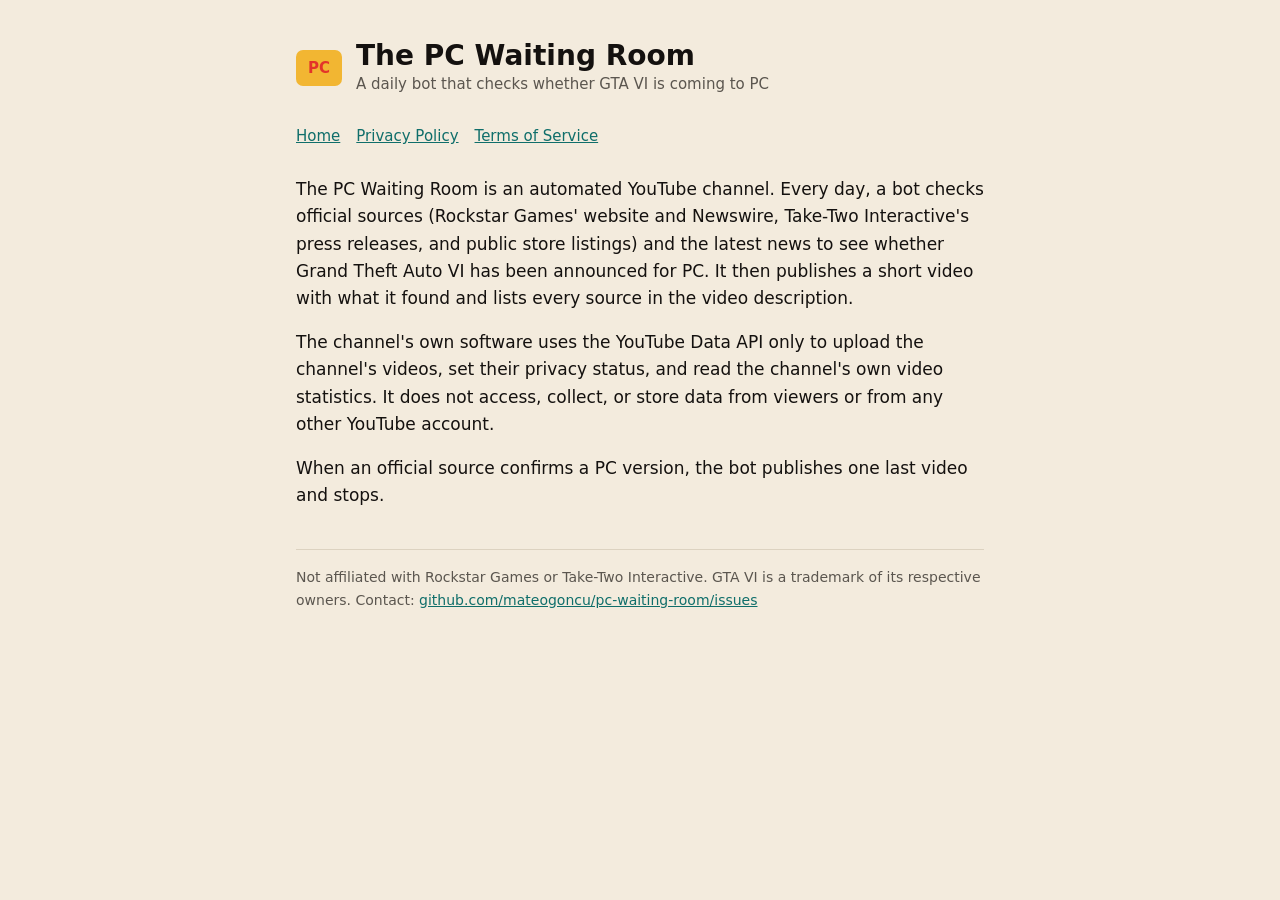
==== index.html @ c39db9ce "Site and privacy policy for The PC Waiting Room uploader Co-Authored-By: Claude Opus 5.5 <noreply@an" ====
<!doctype html><html lang="en"><meta charset="utf-8"><meta name="viewport" content="width=device-width, initial-scale=1"><meta name="robots" content="noindex"><link rel="stylesheet" href="estilo.css"><title>The PC Waiting Room</title><main><header><div class="t" aria-hidden="true">PC</div><div><h1>The PC Waiting Room</h1><div class="mut">A daily bot that checks whether GTA VI is coming to PC</div></div></header><nav><a href="index.html">Home</a><a href="privacy.html">Privacy Policy</a><a href="terms.html">Terms of Service</a></nav>
<p>The PC Waiting Room is an automated YouTube channel. Every day, a bot checks official sources (Rockstar Games' website and Newswire, Take-Two Interactive's press releases, and public store listings) and the latest news to see whether Grand Theft Auto VI has been announced for PC. It then publishes a short video with what it found and lists every source in the video description.</p>
<p>The channel's own software uses the YouTube Data API only to upload the channel's videos, set their privacy status, and read the channel's own video statistics. It does not access, collect, or store data from viewers or from any other YouTube account.</p>
<p>When an official source confirms a PC version, the bot publishes one last video and stops.</p>
<footer>Not affiliated with Rockstar Games or Take-Two Interactive. GTA VI is a trademark of its respective owners. Contact: <a href="https://github.com/mateogoncu/pc-waiting-room/issues">github.com/mateogoncu/pc-waiting-room/issues</a></footer></main></html>
---- estilo.css ----
:root{--bg:#F3EBDD;--fg:#14110F;--mut:#5B564F;--acc:#0F6E6A;--tick:#F2B632;--led:#E3342A;--line:#DCD2C0}
@media (prefers-color-scheme:dark){:root{--bg:#0B1A1B;--fg:#EDE7DC;--mut:#A9B3B0;--acc:#6FD1C8;--line:#23403F}}
*{box-sizing:border-box}body{margin:0;background:var(--bg);color:var(--fg);font:17px/1.6 system-ui,-apple-system,"Segoe UI",Roboto,sans-serif}
main{max-width:720px;margin:0 auto;padding:40px 16px 64px}
header{display:flex;align-items:center;gap:14px;margin-bottom:28px}
.t{width:46px;height:36px;border-radius:7px;background:var(--tick);color:var(--led);display:grid;place-items:center;font:900 15px/1 system-ui}
h1{font-size:28px;line-height:1.15;margin:0}h2{font-size:20px;margin:28px 0 8px}
a{color:var(--acc)}p,li{color:var(--fg)}.mut{color:var(--mut);font-size:15px}
nav{display:flex;gap:16px;flex-wrap:wrap;margin:8px 0 28px;font-size:15px}
footer{margin-top:40px;padding-top:16px;border-top:1px solid var(--line);font-size:14px;color:var(--mut)}
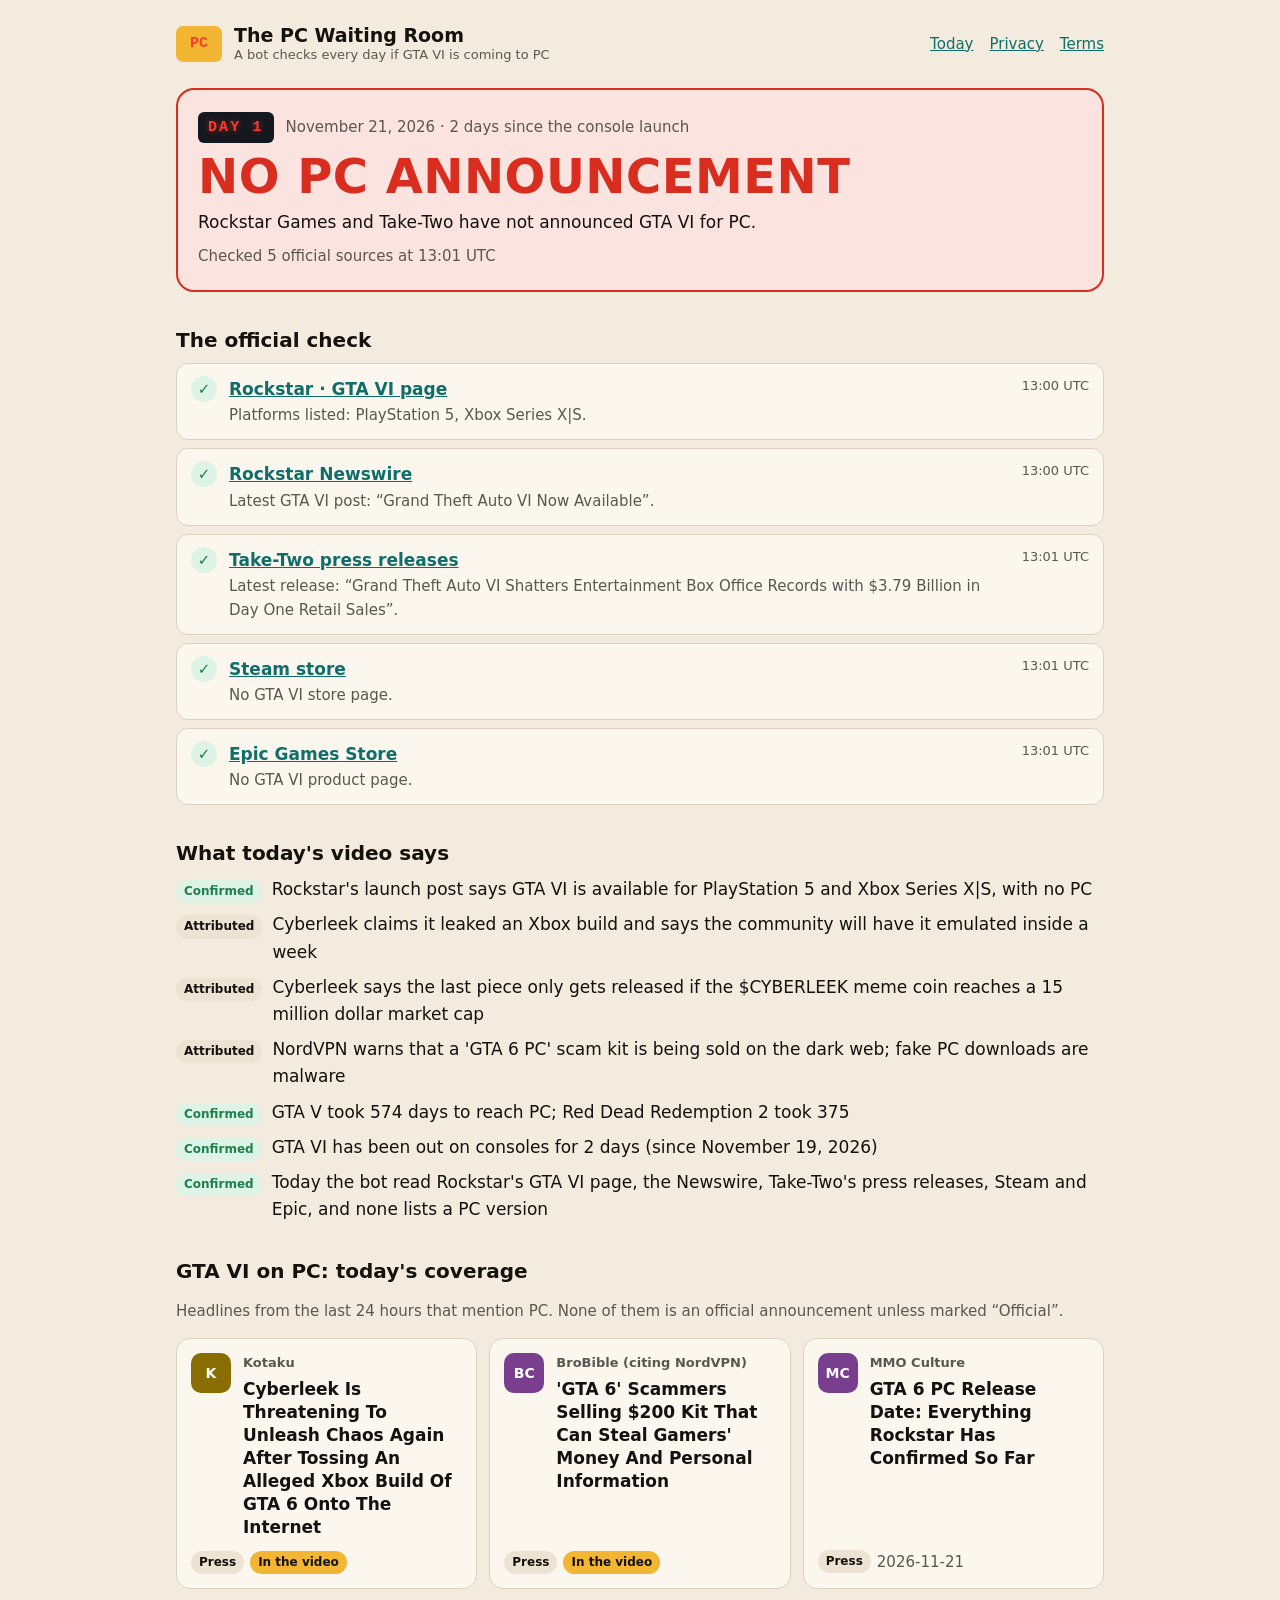
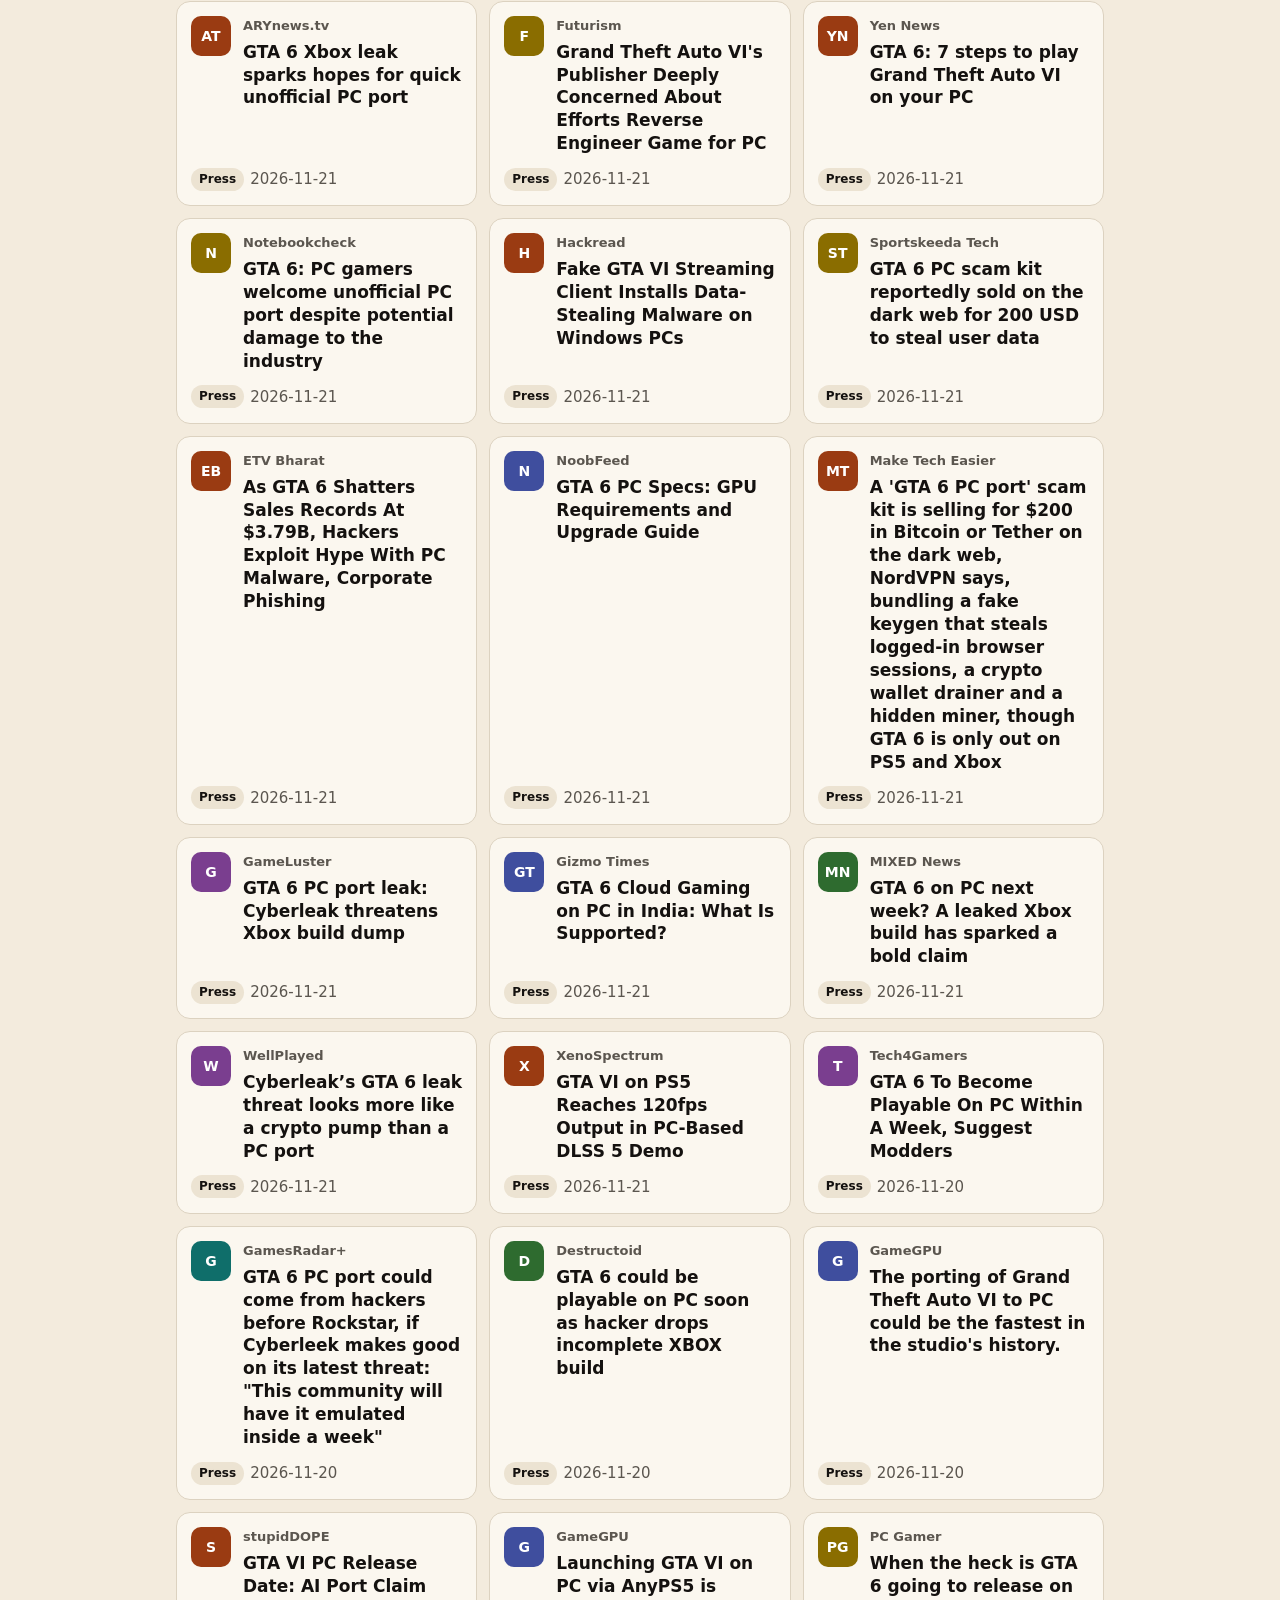
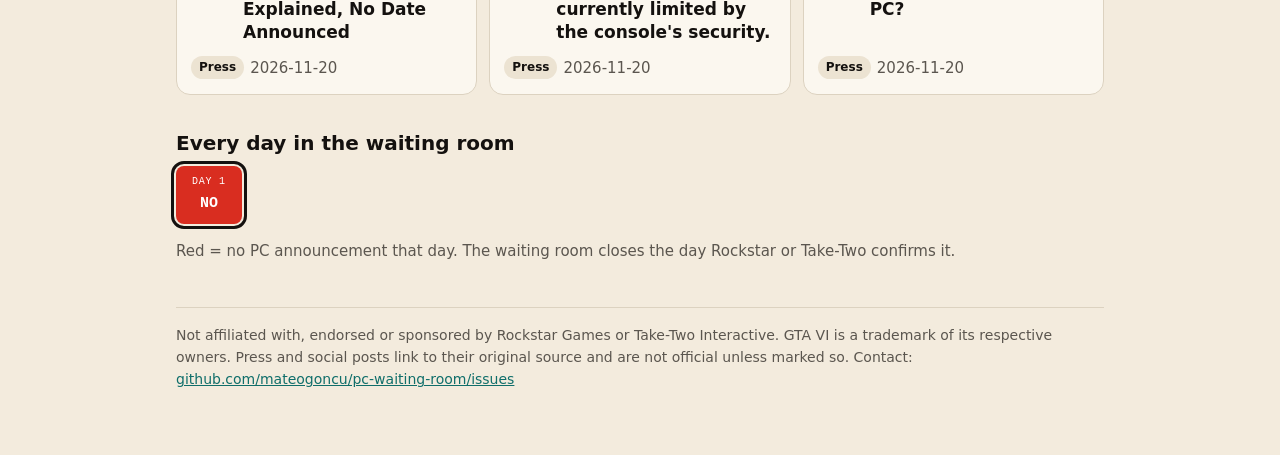
==== commit ee70ecbf: "Daily check 2026-11-21" ====
--- a/index.html
+++ b/index.html
@@ -1,5 +1 @@
-<!doctype html><html lang="en"><meta charset="utf-8"><meta name="viewport" content="width=device-width, initial-scale=1"><meta name="robots" content="noindex"><link rel="stylesheet" href="estilo.css"><title>The PC Waiting Room</title><main><header><div class="t" aria-hidden="true">PC</div><div><h1>The PC Waiting Room</h1><div class="mut">A daily bot that checks whether GTA VI is coming to PC</div></div></header><nav><a href="index.html">Home</a><a href="privacy.html">Privacy Policy</a><a href="terms.html">Terms of Service</a></nav>
-<p>The PC Waiting Room is an automated YouTube channel. Every day, a bot checks official sources (Rockstar Games' website and Newswire, Take-Two Interactive's press releases, and public store listings) and the latest news to see whether Grand Theft Auto VI has been announced for PC. It then publishes a short video with what it found and lists every source in the video description.</p>
-<p>The channel's own software uses the YouTube Data API only to upload the channel's videos, set their privacy status, and read the channel's own video statistics. It does not access, collect, or store data from viewers or from any other YouTube account.</p>
-<p>When an official source confirms a PC version, the bot publishes one last video and stops.</p>
-<footer>Not affiliated with Rockstar Games or Take-Two Interactive. GTA VI is a trademark of its respective owners. Contact: <a href="https://github.com/mateogoncu/pc-waiting-room/issues">github.com/mateogoncu/pc-waiting-room/issues</a></footer></main></html>
+<!doctype html><html lang="en"><meta charset="utf-8"><meta name="viewport" content="width=device-width, initial-scale=1"><meta name="robots" content="noindex"><meta name="description" content="Day 1: Rockstar Games and Take-Two have not announced GTA VI for PC."><link rel="stylesheet" href="estilo.css"><title>Day 1: No pc announcement · The PC Waiting Room</title><main><header class="top"><a class="marca" href="index.html"><span class="t" aria-hidden="true">PC</span><span><b>The PC Waiting Room</b><small>A bot checks every day if GTA VI is coming to PC</small></span></a><nav><a href="index.html">Today</a><a href="privacy.html">Privacy</a><a href="terms.html">Terms</a></nav></header><section class="estado no" aria-labelledby="est"><div class="dia"><span class="led">DAY 1</span><span class="mut">November 21, 2026 · 2 days since the console launch</span></div><h1 id="est">NO PC ANNOUNCEMENT</h1><p>Rockstar Games and Take-Two have not announced GTA VI for PC.</p><p class="mut">Checked 5 official sources at 13:01 UTC</p></section><section><h2>The official check</h2><ul class="chequeo"><li class="ok"><span class="tilde" aria-hidden="true">✓</span><div><b><a href="https://www.rockstargames.com/VI" rel="noopener">Rockstar · GTA VI page</a></b><span>Platforms listed: PlayStation 5, Xbox Series X|S.</span></div><time>13:00 UTC</time></li><li class="ok"><span class="tilde" aria-hidden="true">✓</span><div><b><a href="https://www.rockstargames.com/newswire" rel="noopener">Rockstar Newswire</a></b><span>Latest GTA VI post: “Grand Theft Auto VI Now Available”.</span></div><time>13:00 UTC</time></li><li class="ok"><span class="tilde" aria-hidden="true">✓</span><div><b><a href="https://www.take2games.com/ir/press-releases" rel="noopener">Take-Two press releases</a></b><span>Latest release: “Grand Theft Auto VI Shatters Entertainment Box Office Records with $3.79 Billion in Day One Retail Sales”.</span></div><time>13:01 UTC</time></li><li class="ok"><span class="tilde" aria-hidden="true">✓</span><div><b><a href="https://store.steampowered.com/search/?term=Grand+Theft+Auto+VI" rel="noopener">Steam store</a></b><span>No GTA VI store page.</span></div><time>13:01 UTC</time></li><li class="ok"><span class="tilde" aria-hidden="true">✓</span><div><b><a href="https://store.epicgames.com/en-US/browse?q=grand%20theft%20auto%20vi" rel="noopener">Epic Games Store</a></b><span>No GTA VI product page.</span></div><time>13:01 UTC</time></li></ul></section><section><h2>What today's video says</h2><ul class="verif"><li><span class="chip confirmada">Confirmed</span>Rockstar&#x27;s launch post says GTA VI is available for PlayStation 5 and Xbox Series X|S, with no PC</li><li><span class="chip atribuida">Attributed</span>Cyberleek claims it leaked an Xbox build and says the community will have it emulated inside a week</li><li><span class="chip atribuida">Attributed</span>Cyberleek says the last piece only gets released if the $CYBERLEEK meme coin reaches a 15 million dollar market cap</li><li><span class="chip atribuida">Attributed</span>NordVPN warns that a &#x27;GTA 6 PC&#x27; scam kit is being sold on the dark web; fake PC downloads are malware</li><li><span class="chip confirmada">Confirmed</span>GTA V took 574 days to reach PC; Red Dead Redemption 2 took 375</li><li><span class="chip confirmada">Confirmed</span>GTA VI has been out on consoles for 2 days (since November 19, 2026)</li><li><span class="chip confirmada">Confirmed</span>Today the bot read Rockstar&#x27;s GTA VI page, the Newswire, Take-Two&#x27;s press releases, Steam and Epic, and none lists a PC version</li></ul></section><section><h2>GTA VI on PC: today's coverage</h2><p class="mut">Headlines from the last 24 hours that mention PC. None of them is an official announcement unless marked “Official”.</p><div class="tarjetas"><a class="tarjeta" href="https://kotaku.com/cyberleek-is-threatening-to-unleash-chaos-again-after-tossing-an-alleged-xbox-build-of-gta-6-onto-the-internet-2000758544" rel="noopener nofollow ugc" target="_blank"><span class="logo c5" aria-hidden="true">K</span><span class="medio">Kotaku</span><span class="titular">Cyberleek Is Threatening To Unleash Chaos Again After Tossing An Alleged Xbox Build Of GTA 6 Onto The Internet</span><span class="pie"><span class="chip pre">Press</span><span class="chip vid">In the video</span></span></a><a class="tarjeta" href="https://brobible.com/culture/article/gta-6-scammers-selling-malware-kits/" rel="noopener nofollow ugc" target="_blank"><span class="logo c3" aria-hidden="true">BC</span><span class="medio">BroBible (citing NordVPN)</span><span class="titular">&#x27;GTA 6&#x27; Scammers Selling $200 Kit That Can Steal Gamers&#x27; Money And Personal Information</span><span class="pie"><span class="chip pre">Press</span><span class="chip vid">In the video</span></span></a><a class="tarjeta" href="https://news.google.com/rss/articles/CBMiX0FVX3lxTE9pcjN2a2Ryc0VXUk81SHM1VFpvaXg5WjlIdzNuVGFUcjlCT285U1Z4VS1YUE1EQnBCUGw4cVZTR3RTam4yLTFmMGJ5MGNxN0hNcS1qQjF5MW9iTWtuNmNF?oc=5" rel="noopener nofollow ugc" target="_blank"><span class="logo c3" aria-hidden="true">MC</span><span class="medio">MMO Culture</span><span class="titular">GTA 6 PC Release Date: Everything Rockstar Has Confirmed So Far</span><span class="pie"><span class="chip pre">Press</span><span class="mut">2026-11-21</span></span></a><a class="tarjeta" href="https://news.google.com/rss/articles/CBMiggFBVV95cUxPOENJWm5OX09hVURNZDZyaElxaFJvWlBrSjJ4c2E2V041TUxhNnhPRElFOFlteEFjcHcxeFV0bkxWTHA5YUpuQmp1cExLdkxpS0JvQS01c3dSQi1SUTVoS0dHdGpCYmxaUFlORzNJNnBQbE5yWWMyYS1xcG1YUTRFUnd3?oc=5" rel="noopener nofollow ugc" target="_blank"><span class="logo c1" aria-hidden="true">AT</span><span class="medio">ARYnews.tv</span><span class="titular">GTA 6 Xbox leak sparks hopes for quick unofficial PC port</span><span class="pie"><span class="chip pre">Press</span><span class="mut">2026-11-21</span></span></a><a class="tarjeta" href="https://news.google.com/rss/articles/CBMic0FVX3lxTE1oMkxnLUFVVWtSRlM0Y2NKVUtTRVZOUkRFY2Q1cVFaUDVWbmpTem5aeFRjcUNTamE3S281OFNIRTFnLXhTd2NfX0lFUnYtTm1IYVRNUXNEdFV0ZGJqUUo5N2h0NnM2TTd0YzRqY0RvWTJhUkk?oc=5" rel="noopener nofollow ugc" target="_blank"><span class="logo c5" aria-hidden="true">F</span><span class="medio">Futurism</span><span class="titular">Grand Theft Auto VI&#x27;s Publisher Deeply Concerned About Efforts Reverse Engineer Game for PC</span><span class="pie"><span class="chip pre">Press</span><span class="mut">2026-11-21</span></span></a><a class="tarjeta" href="https://news.google.com/rss/articles/CBMidkFVX3lxTFBpcGluUDVDSzNJaE80REpLdjZ6SEQxZERteTdQaW1HZ1FYU3p5djUyZ01QSVNVSkRaUXBtVUhZeVl3RlNRb285NHpBXzROUk1hVC1VcVM0T2Y4UVlKUF9PeE1ZdUZ4MWQ1eU91UTE5alJwSUhsd3c?oc=5" rel="noopener nofollow ugc" target="_blank"><span class="logo c1" aria-hidden="true">YN</span><span class="medio">Yen News</span><span class="titular">GTA 6: 7 steps to play Grand Theft Auto VI on your PC</span><span class="pie"><span class="chip pre">Press</span><span class="mut">2026-11-21</span></span></a><a class="tarjeta" href="https://news.google.com/rss/articles/[base64]?oc=5" rel="noopener nofollow ugc" target="_blank"><span class="logo c5" aria-hidden="true">N</span><span class="medio">Notebookcheck</span><span class="titular">GTA 6: PC gamers welcome unofficial PC port despite potential damage to the industry</span><span class="pie"><span class="chip pre">Press</span><span class="mut">2026-11-21</span></span></a><a class="tarjeta" href="https://news.google.com/rss/articles/CBMieEFVX3lxTFBRdXVmQTY5WUpzODRldEJTaVVDeFcxTW5SYUVLME9aYXVIc0w3bzZiY09hb2IwUW5pZDRGYkxFVkJPWU40UmJfaFp2NW1zVV9YNmFRdk8wVy1PUDFCOHRsc3FhTS1WT2Z1ai10V2FoSElxajllZzRNMA?oc=5" rel="noopener nofollow ugc" target="_blank"><span class="logo c1" aria-hidden="true">H</span><span class="medio">Hackread</span><span class="titular">Fake GTA VI Streaming Client Installs Data-Stealing Malware on Windows PCs</span><span class="pie"><span class="chip pre">Press</span><span class="mut">2026-11-21</span></span></a><a class="tarjeta" href="https://news.google.com/rss/articles/[base64]?oc=5" rel="noopener nofollow ugc" target="_blank"><span class="logo c5" aria-hidden="true">ST</span><span class="medio">Sportskeeda Tech</span><span class="titular">GTA 6 PC scam kit reportedly sold on the dark web for 200 USD to steal user data</span><span class="pie"><span class="chip pre">Press</span><span class="mut">2026-11-21</span></span></a><a class="tarjeta" href="https://news.google.com/rss/articles/[base64]?oc=5" rel="noopener nofollow ugc" target="_blank"><span class="logo c1" aria-hidden="true">EB</span><span class="medio">ETV Bharat</span><span class="titular">As GTA 6 Shatters Sales Records At $3.79B, Hackers Exploit Hype With PC Malware, Corporate Phishing</span><span class="pie"><span class="chip pre">Press</span><span class="mut">2026-11-21</span></span></a><a class="tarjeta" href="https://news.google.com/rss/articles/CBMiZEFVX3lxTE1uYlNuek9Mc2N1MVZ0MDVLbnFybGY3WUpIZGxWTEktUUVCX2p5eXNTNzdZelg5SXR6TFF2bU4zZ29XeVZEWTN0TFBTNVdTTlRsVy1tY3dETnNTM1pQUDNxMGVHdmM?oc=5" rel="noopener nofollow ugc" target="_blank"><span class="logo c2" aria-hidden="true">N</span><span class="medio">NoobFeed</span><span class="titular">GTA 6 PC Specs: GPU Requirements and Upgrade Guide</span><span class="pie"><span class="chip pre">Press</span><span class="mut">2026-11-21</span></span></a><a class="tarjeta" href="https://news.google.com/rss/articles/CBMiX0FVX3lxTE5BeVVfcXZCX3RHYnY2OTViV3p2a2hNcDQ0ZHlLMllkbDhhT0tGcWRrd3hLcllfejVnd1REVHNkelVuRV9VSU1ZZzBGOVNpS0h6NGNtZjBiaGxqSjlJZFdj?oc=5" rel="noopener nofollow ugc" target="_blank"><span class="logo c1" aria-hidden="true">MT</span><span class="medio">Make Tech Easier</span><span class="titular">A &#x27;GTA 6 PC port&#x27; scam kit is selling for $200 in Bitcoin or Tether on the dark web, NordVPN says, bundling a fake keygen that steals logged-in browser sessions, a crypto wallet drainer and a hidden miner, though GTA 6 is only out on PS5 and Xbox</span><span class="pie"><span class="chip pre">Press</span><span class="mut">2026-11-21</span></span></a><a class="tarjeta" href="https://news.google.com/rss/articles/CBMia0FVX3lxTE9NZXZCUHBUOFo0Smt4ZU1ZWGVQYVQtcTR0ejBBNGRxUkR5MmYtR2dUclRKWGt6eGxqNkJ6cC05X3pjWlVyT2s0bFdQTF9FcW5JdXZzVmdQQUJpa1lMZDFMbld6UklhNmJxZDUw?oc=5" rel="noopener nofollow ugc" target="_blank"><span class="logo c3" aria-hidden="true">G</span><span class="medio">GameLuster</span><span class="titular">GTA 6 PC port leak: Cyberleak threatens Xbox build dump</span><span class="pie"><span class="chip pre">Press</span><span class="mut">2026-11-21</span></span></a><a class="tarjeta" href="https://news.google.com/rss/articles/CBMidkFVX3lxTE5fam5WR093S1B3V0xFUHYtRWpNckRMdHVUUTNJZE1CbUpoaWpDcUZCWGF4c1lSV2ducVNtSFFVQnRoOXVOZ3RNdkdURE4xTkk2OENaYzRvTE1jN2hNQ1gtX1JsOXpiWm9ZNjZjSkVndlZoSzgzV3c?oc=5" rel="noopener nofollow ugc" target="_blank"><span class="logo c2" aria-hidden="true">GT</span><span class="medio">Gizmo Times</span><span class="titular">GTA 6 Cloud Gaming on PC in India: What Is Supported?</span><span class="pie"><span class="chip pre">Press</span><span class="mut">2026-11-21</span></span></a><a class="tarjeta" href="https://news.google.com/rss/articles/CBMigwFBVV95cUxNbkVYZzNGZ01zb0c0cExGZjVRdE85ODg2YU0tekNDTWdUVm5lQUN6dm9ib0puWFhGWTdEZWNOWnhsdHNxN3ZTRzdMVDM1bkd1MVVCTTVJNXhuYjE3c3VyRjJTc0xRdER4akU3Q2NQbHE3bDhYd1BwOEZtbjhpSkJzanBPMA?oc=5" rel="noopener nofollow ugc" target="_blank"><span class="logo c4" aria-hidden="true">MN</span><span class="medio">MIXED News</span><span class="titular">GTA 6 on PC next week? A leaked Xbox build has sparked a bold claim</span><span class="pie"><span class="chip pre">Press</span><span class="mut">2026-11-21</span></span></a><a class="tarjeta" href="https://news.google.com/rss/articles/CBMifEFVX3lxTE03VXk0Xy1oNC1BR3NaMXpRcGVxYnpyaWlIRURTTmhaOUJXeTdIQ01QMXRDVXh3cVFDVlNOTXY3TEVQZkNjSXdzbHdQWEVQUV9GWm9lZUxSZ045TWVpLXgtc0tNRGdZOEVhWlZZM0pmNFlIOU1nclp5b2FiTEg?oc=5" rel="noopener nofollow ugc" target="_blank"><span class="logo c3" aria-hidden="true">W</span><span class="medio">WellPlayed</span><span class="titular">Cyberleak’s GTA 6 leak threat looks more like a crypto pump than a PC port</span><span class="pie"><span class="chip pre">Press</span><span class="mut">2026-11-21</span></span></a><a class="tarjeta" href="https://news.google.com/rss/articles/CBMib0FVX3lxTE1mX3gzdHczTE00WnJSaXF3WkJRSnpFaTZLMk9KWXVqY3pSZ0pid1I5Q3dnc2V5NDRSOWR4U3Y0NnE1empxcFpQSW1EVEVDcUtWZGZMcDJOZFhQWXNUVThmS2RWMG81c0t2VzVjczloNA?oc=5" rel="noopener nofollow ugc" target="_blank"><span class="logo c1" aria-hidden="true">X</span><span class="medio">XenoSpectrum</span><span class="titular">GTA VI on PS5 Reaches 120fps Output in PC-Based DLSS 5 Demo</span><span class="pie"><span class="chip pre">Press</span><span class="mut">2026-11-21</span></span></a><a class="tarjeta" href="https://news.google.com/rss/articles/CBMidkFVX3lxTE16S3ZaaFZqellLQ2Z2S0pBZzZ6LWZVcWVQbDFfVnZBN1lVc09vT3Y0N2FtODVqcGlDdVdYTzA5QzZEWXpmZ0lnU0NCck53WW8ybERfSW92YmtfZkJ3bEpvWkpEdm4zZEREdVU5NmpDMDc4RFNzaWc?oc=5" rel="noopener nofollow ugc" target="_blank"><span class="logo c3" aria-hidden="true">T</span><span class="medio">Tech4Gamers</span><span class="titular">GTA 6 To Become Playable On PC Within A Week, Suggest Modders</span><span class="pie"><span class="chip pre">Press</span><span class="mut">2026-11-20</span></span></a><a class="tarjeta" href="https://news.google.com/rss/articles/[base64]?oc=5" rel="noopener nofollow ugc" target="_blank"><span class="logo c0" aria-hidden="true">G</span><span class="medio">GamesRadar+</span><span class="titular">GTA 6 PC port could come from hackers before Rockstar, if Cyberleek makes good on its latest threat: &quot;This community will have it emulated inside a week&quot;</span><span class="pie"><span class="chip pre">Press</span><span class="mut">2026-11-20</span></span></a><a class="tarjeta" href="https://news.google.com/rss/articles/[base64]?oc=5" rel="noopener nofollow ugc" target="_blank"><span class="logo c4" aria-hidden="true">D</span><span class="medio">Destructoid</span><span class="titular">GTA 6 could be playable on PC soon as hacker drops incomplete XBOX build</span><span class="pie"><span class="chip pre">Press</span><span class="mut">2026-11-20</span></span></a><a class="tarjeta" href="https://news.google.com/rss/articles/[base64]?oc=5" rel="noopener nofollow ugc" target="_blank"><span class="logo c2" aria-hidden="true">G</span><span class="medio">GameGPU</span><span class="titular">The porting of Grand Theft Auto VI to PC could be the fastest in the studio&#x27;s history.</span><span class="pie"><span class="chip pre">Press</span><span class="mut">2026-11-20</span></span></a><a class="tarjeta" href="https://news.google.com/rss/articles/[base64]?oc=5" rel="noopener nofollow ugc" target="_blank"><span class="logo c1" aria-hidden="true">S</span><span class="medio">stupidDOPE</span><span class="titular">GTA VI PC Release Date: AI Port Claim Explained, No Date Announced</span><span class="pie"><span class="chip pre">Press</span><span class="mut">2026-11-20</span></span></a><a class="tarjeta" href="https://news.google.com/rss/articles/[base64]?oc=5" rel="noopener nofollow ugc" target="_blank"><span class="logo c2" aria-hidden="true">G</span><span class="medio">GameGPU</span><span class="titular">Launching GTA VI on PC via AnyPS5 is currently limited by the console&#x27;s security.</span><span class="pie"><span class="chip pre">Press</span><span class="mut">2026-11-20</span></span></a><a class="tarjeta" href="https://news.google.com/rss/articles/CBMieEFVX3lxTE9GeGhWQnQ0amJKak9RdnBOYjNqRUtOeTRFVTNBZEltYUYwLW8wWGpBeWlOcVZHNHp5Q3dKcHlfdXZ2WlJWSzlTeU9rWjUyXzkyOVBobGgzdUd5QTJCUnVjRUdTcHUyXzdYYlJMa2t3MHlLREdnZkJhTA?oc=5" rel="noopener nofollow ugc" target="_blank"><span class="logo c5" aria-hidden="true">PG</span><span class="medio">PC Gamer</span><span class="titular">When the heck is GTA 6 going to release on PC?</span><span class="pie"><span class="chip pre">Press</span><span class="mut">2026-11-20</span></span></a></div></section><section class="historial"><h2>Every day in the waiting room</h2><ol class="casillas"><li><a class="casilla no" href="d/2026-11-21/index.html" aria-current="page" title="Day 1 · November 21, 2026: no pc announcement"><small>DAY 1</small><b>NO</b></a></li></ol><p class="mut">Red = no PC announcement that day. The waiting room closes the day Rockstar or Take-Two confirms it.</p></section><footer>Not affiliated with, endorsed or sponsored by Rockstar Games or Take-Two Interactive. GTA VI is a trademark of its respective owners. Press and social posts link to their original source and are not official unless marked so. Contact: <a href="https://github.com/mateogoncu/pc-waiting-room/issues">github.com/mateogoncu/pc-waiting-room/issues</a></footer></main></html>
--- a/estilo.css
+++ b/estilo.css
@@ -1,10 +1,71 @@
-:root{--bg:#F3EBDD;--fg:#14110F;--mut:#5B564F;--acc:#0F6E6A;--tick:#F2B632;--led:#E3342A;--line:#DCD2C0}
-@media (prefers-color-scheme:dark){:root{--bg:#0B1A1B;--fg:#EDE7DC;--mut:#A9B3B0;--acc:#6FD1C8;--line:#23403F}}
-*{box-sizing:border-box}body{margin:0;background:var(--bg);color:var(--fg);font:17px/1.6 system-ui,-apple-system,"Segoe UI",Roboto,sans-serif}
-main{max-width:720px;margin:0 auto;padding:40px 16px 64px}
+:root{--bg:#F3EBDD;--fg:#14110F;--mut:#5B564F;--acc:#0F6E6A;--tick:#F2B632;--led:#D92D20;--ledbg:#FBE3DF;--amb:#9A6700;--ambbg:#FFF1CC;
+  --ok:#1E7F4F;--okbg:#DDF3E6;--line:#DCD2C0;--card:#FBF7EF;--chip:#ECE3D2;--board:#14181F;--boardfg:#FF3B2F}
+@media (prefers-color-scheme:dark){:root{--bg:#0B1A1B;--fg:#EDE7DC;--mut:#A9B3B0;--acc:#6FD1C8;--led:#FF6B5E;--ledbg:#3A1714;
+  --amb:#F2B632;--ambbg:#33280C;--ok:#5FD39A;--okbg:#0F2E20;--line:#23403F;--card:#112526;--chip:#1C3536;--board:#05090A}}
+*{box-sizing:border-box}html{-webkit-text-size-adjust:100%}
+body{margin:0;background:var(--bg);color:var(--fg);font:17px/1.6 system-ui,-apple-system,"Segoe UI",Roboto,sans-serif}
+main{max-width:960px;margin:0 auto;padding:24px 16px 64px}
+a{color:var(--acc)}p,li{color:var(--fg)}.mut{color:var(--mut);font-size:15px}
+h1{font-size:28px;line-height:1.15;margin:0}h2{font-size:20px;line-height:1.25;margin:36px 0 10px}
+section{min-width:0}
+
+/* cabecera (también la usan privacy.html y terms.html) */
 header{display:flex;align-items:center;gap:14px;margin-bottom:28px}
-.t{width:46px;height:36px;border-radius:7px;background:var(--tick);color:var(--led);display:grid;place-items:center;font:900 15px/1 system-ui}
-h1{font-size:28px;line-height:1.15;margin:0}h2{font-size:20px;margin:28px 0 8px}
-a{color:var(--acc)}p,li{color:var(--fg)}.mut{color:var(--mut);font-size:15px}
+.t{flex:none;width:46px;height:36px;border-radius:7px;background:var(--tick);color:var(--boardfg);display:grid;place-items:center;
+  font:900 15px/1 ui-monospace,Menlo,monospace}
 nav{display:flex;gap:16px;flex-wrap:wrap;margin:8px 0 28px;font-size:15px}
-footer{margin-top:40px;padding-top:16px;border-top:1px solid var(--line);font-size:14px;color:var(--mut)}
+header.top{justify-content:space-between;flex-wrap:wrap;gap:10px 20px;margin-bottom:24px}
+header.top nav{margin:0}
+.marca{display:flex;align-items:center;gap:12px;color:inherit;text-decoration:none;min-width:0}
+.marca b{display:block;font-size:19px;line-height:1.2}.marca small{display:block;color:var(--mut);font-size:13px;line-height:1.3}
+
+/* estado del día */
+.estado{border-radius:18px;padding:22px 20px;border:2px solid;display:grid;gap:8px}
+.estado.no{background:var(--ledbg);border-color:var(--led)}.estado.no h1{color:var(--led)}
+.estado.rev{background:var(--ambbg);border-color:var(--amb)}.estado.rev h1{color:var(--amb)}
+.estado.si{background:var(--okbg);border-color:var(--ok)}.estado.si h1{color:var(--ok)}
+.estado.na{background:var(--card);border-color:var(--line)}
+.estado h1{font:900 clamp(28px,7vw,48px)/1.05 system-ui,sans-serif;letter-spacing:.01em}
+.estado p{margin:0}
+.dia{display:flex;align-items:center;gap:12px;flex-wrap:wrap}
+.led{background:var(--board);color:var(--boardfg);font:700 15px/1 ui-monospace,Menlo,monospace;letter-spacing:.14em;padding:8px 10px;
+  border-radius:6px;text-shadow:0 0 6px rgba(255,59,47,.55)}
+blockquote{margin:6px 0 0;padding:10px 14px;border-left:4px solid var(--ok);background:var(--card);border-radius:0 8px 8px 0}
+
+/* chequeo oficial */
+.chequeo{list-style:none;margin:0;padding:0;display:grid;gap:8px}
+.chequeo li{display:grid;grid-template-columns:28px 1fr auto;gap:10px;align-items:start;background:var(--card);
+  border:1px solid var(--line);border-radius:12px;padding:12px 14px}
+.chequeo li div{display:grid;min-width:0}.chequeo li span{color:var(--mut);font-size:15px;overflow-wrap:anywhere}
+.chequeo time{color:var(--mut);font-size:13px;white-space:nowrap}
+.tilde{width:26px;height:26px;border-radius:50%;display:grid;place-items:center;font-weight:900;font-size:14px}
+.ok .tilde{background:var(--okbg);color:var(--ok)}.mal .tilde{background:var(--ledbg);color:var(--led)}
+
+/* lo que dice el video */
+.verif{list-style:none;margin:0;padding:0;display:grid;gap:8px}
+.verif li{display:flex;gap:10px;align-items:baseline}
+
+/* tarjetas de noticias */
+.tarjetas{display:grid;grid-template-columns:repeat(auto-fill,minmax(250px,1fr));gap:12px;margin-top:12px}
+.tarjeta{display:grid;grid-template-columns:40px 1fr;grid-template-rows:auto 1fr auto;gap:4px 12px;padding:14px;border-radius:14px;
+  background:var(--card);border:1px solid var(--line);color:inherit;text-decoration:none;min-width:0;transition:transform .12s,border-color .12s}
+.tarjeta:hover,.tarjeta:focus-visible{border-color:var(--acc);transform:translateY(-2px)}
+.logo{grid-row:1/3;width:40px;height:40px;border-radius:10px;display:grid;place-items:center;color:#fff;font:800 14px/1 system-ui}
+.c0{background:#0F6E6A}.c1{background:#9A3B12}.c2{background:#3F4E9E}.c3{background:#7A3E8F}.c4{background:#2E6B2F}.c5{background:#8A6D00}
+.medio{font-size:13px;color:var(--mut);font-weight:600;overflow-wrap:anywhere}
+.titular{font-weight:650;line-height:1.35;overflow-wrap:anywhere}
+.tarjeta .pie{grid-column:1/3;display:flex;gap:6px;flex-wrap:wrap;align-items:center;margin-top:8px}
+.chip{display:inline-block;font-size:12px;font-weight:700;padding:2px 8px;border-radius:999px;background:var(--chip);color:var(--fg);white-space:nowrap}
+.chip.ofi,.chip.confirmada{background:var(--okbg);color:var(--ok)}.chip.rum,.chip.rumor{background:var(--ambbg);color:var(--amb)}
+.chip.vid{background:var(--tick);color:#14110F}
+
+/* casillero de días */
+.casillas{list-style:none;margin:0;padding:0;display:grid;grid-template-columns:repeat(auto-fill,minmax(64px,1fr));gap:6px}
+.casilla{display:grid;place-items:center;gap:2px;padding:8px 4px;border-radius:8px;text-decoration:none;font-family:ui-monospace,Menlo,monospace}
+.casilla small{font-size:10px;letter-spacing:.08em}.casilla b{font-size:15px}
+.casilla.no{background:var(--led);color:#fff}.casilla.rev{background:var(--amb);color:#fff}.casilla.si{background:var(--ok);color:#fff}
+.casilla.na{background:var(--chip);color:var(--mut)}
+.casilla[aria-current]{outline:3px solid var(--fg);outline-offset:2px}
+
+footer{margin-top:44px;padding-top:16px;border-top:1px solid var(--line);font-size:14px;color:var(--mut)}
+@media (max-width:520px){.chequeo li{grid-template-columns:28px 1fr}.chequeo time{grid-column:2}}
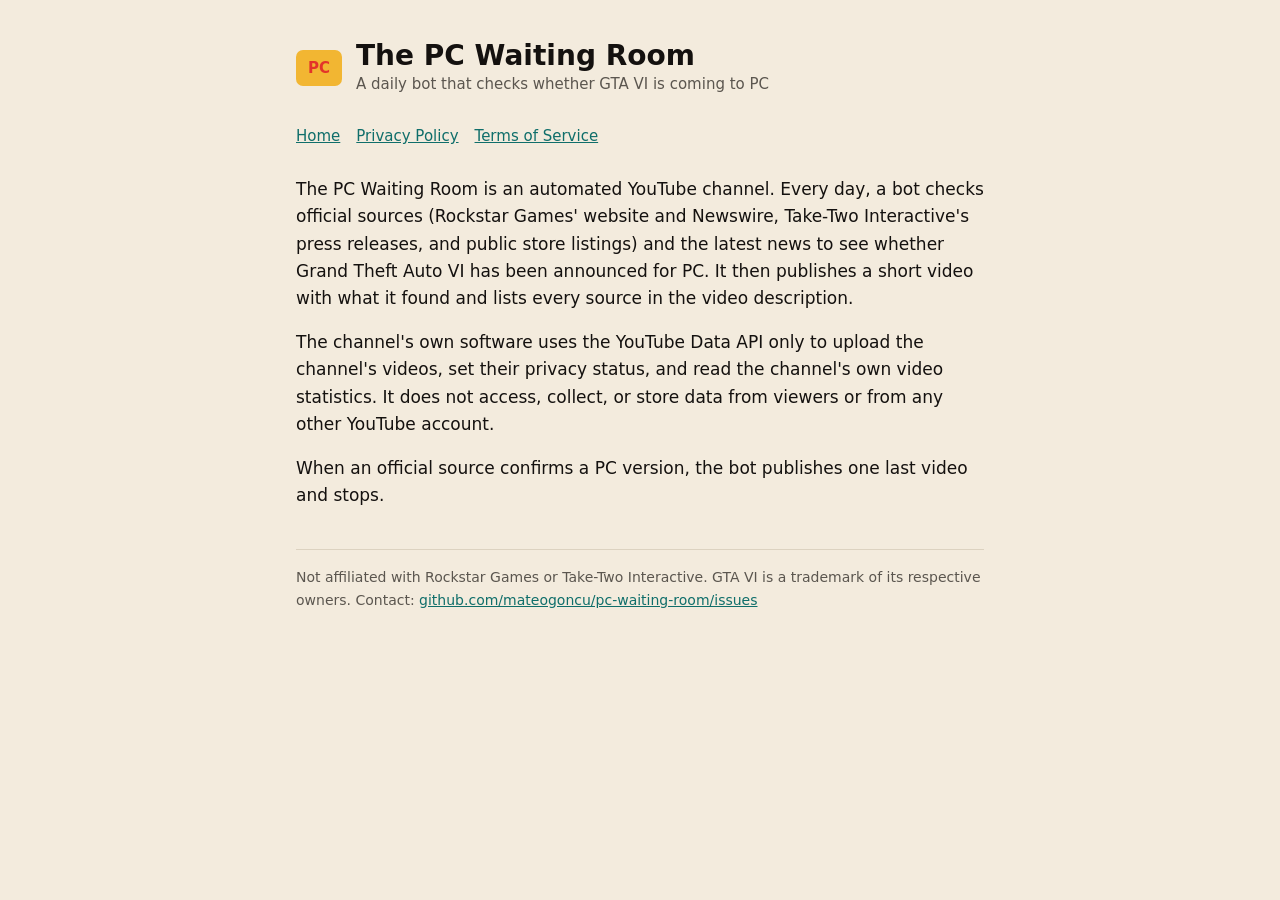
==== commit 1c7c8955: "Keep only the home, privacy and terms pages for the Google OAuth consent screen Co-Authored-By: Clau" ====
--- a/index.html
+++ b/index.html
@@ -1 +1,5 @@
-<!doctype html><html lang="en"><meta charset="utf-8"><meta name="viewport" content="width=device-width, initial-scale=1"><meta name="robots" content="noindex"><meta name="description" content="Day 1: Rockstar Games and Take-Two have not announced GTA VI for PC."><link rel="stylesheet" href="estilo.css"><title>Day 1: No pc announcement · The PC Waiting Room</title><main><header class="top"><a class="marca" href="index.html"><span class="t" aria-hidden="true">PC</span><span><b>The PC Waiting Room</b><small>A bot checks every day if GTA VI is coming to PC</small></span></a><nav><a href="index.html">Today</a><a href="privacy.html">Privacy</a><a href="terms.html">Terms</a></nav></header><section class="estado no" aria-labelledby="est"><div class="dia"><span class="led">DAY 1</span><span class="mut">November 21, 2026 · 2 days since the console launch</span></div><h1 id="est">NO PC ANNOUNCEMENT</h1><p>Rockstar Games and Take-Two have not announced GTA VI for PC.</p><p class="mut">Checked 5 official sources at 13:01 UTC</p></section><section><h2>The official check</h2><ul class="chequeo"><li class="ok"><span class="tilde" aria-hidden="true">✓</span><div><b><a href="https://www.rockstargames.com/VI" rel="noopener">Rockstar · GTA VI page</a></b><span>Platforms listed: PlayStation 5, Xbox Series X|S.</span></div><time>13:00 UTC</time></li><li class="ok"><span class="tilde" aria-hidden="true">✓</span><div><b><a href="https://www.rockstargames.com/newswire" rel="noopener">Rockstar Newswire</a></b><span>Latest GTA VI post: “Grand Theft Auto VI Now Available”.</span></div><time>13:00 UTC</time></li><li class="ok"><span class="tilde" aria-hidden="true">✓</span><div><b><a href="https://www.take2games.com/ir/press-releases" rel="noopener">Take-Two press releases</a></b><span>Latest release: “Grand Theft Auto VI Shatters Entertainment Box Office Records with $3.79 Billion in Day One Retail Sales”.</span></div><time>13:01 UTC</time></li><li class="ok"><span class="tilde" aria-hidden="true">✓</span><div><b><a href="https://store.steampowered.com/search/?term=Grand+Theft+Auto+VI" rel="noopener">Steam store</a></b><span>No GTA VI store page.</span></div><time>13:01 UTC</time></li><li class="ok"><span class="tilde" aria-hidden="true">✓</span><div><b><a href="https://store.epicgames.com/en-US/browse?q=grand%20theft%20auto%20vi" rel="noopener">Epic Games Store</a></b><span>No GTA VI product page.</span></div><time>13:01 UTC</time></li></ul></section><section><h2>What today's video says</h2><ul class="verif"><li><span class="chip confirmada">Confirmed</span>Rockstar&#x27;s launch post says GTA VI is available for PlayStation 5 and Xbox Series X|S, with no PC</li><li><span class="chip atribuida">Attributed</span>Cyberleek claims it leaked an Xbox build and says the community will have it emulated inside a week</li><li><span class="chip atribuida">Attributed</span>Cyberleek says the last piece only gets released if the $CYBERLEEK meme coin reaches a 15 million dollar market cap</li><li><span class="chip atribuida">Attributed</span>NordVPN warns that a &#x27;GTA 6 PC&#x27; scam kit is being sold on the dark web; fake PC downloads are malware</li><li><span class="chip confirmada">Confirmed</span>GTA V took 574 days to reach PC; Red Dead Redemption 2 took 375</li><li><span class="chip confirmada">Confirmed</span>GTA VI has been out on consoles for 2 days (since November 19, 2026)</li><li><span class="chip confirmada">Confirmed</span>Today the bot read Rockstar&#x27;s GTA VI page, the Newswire, Take-Two&#x27;s press releases, Steam and Epic, and none lists a PC version</li></ul></section><section><h2>GTA VI on PC: today's coverage</h2><p class="mut">Headlines from the last 24 hours that mention PC. None of them is an official announcement unless marked “Official”.</p><div class="tarjetas"><a class="tarjeta" href="https://kotaku.com/cyberleek-is-threatening-to-unleash-chaos-again-after-tossing-an-alleged-xbox-build-of-gta-6-onto-the-internet-2000758544" rel="noopener nofollow ugc" target="_blank"><span class="logo c5" aria-hidden="true">K</span><span class="medio">Kotaku</span><span class="titular">Cyberleek Is Threatening To Unleash Chaos Again After Tossing An Alleged Xbox Build Of GTA 6 Onto The Internet</span><span class="pie"><span class="chip pre">Press</span><span class="chip vid">In the video</span></span></a><a class="tarjeta" href="https://brobible.com/culture/article/gta-6-scammers-selling-malware-kits/" rel="noopener nofollow ugc" target="_blank"><span class="logo c3" aria-hidden="true">BC</span><span class="medio">BroBible (citing NordVPN)</span><span class="titular">&#x27;GTA 6&#x27; Scammers Selling $200 Kit That Can Steal Gamers&#x27; Money And Personal Information</span><span class="pie"><span class="chip pre">Press</span><span class="chip vid">In the video</span></span></a><a class="tarjeta" href="https://news.google.com/rss/articles/CBMiX0FVX3lxTE9pcjN2a2Ryc0VXUk81SHM1VFpvaXg5WjlIdzNuVGFUcjlCT285U1Z4VS1YUE1EQnBCUGw4cVZTR3RTam4yLTFmMGJ5MGNxN0hNcS1qQjF5MW9iTWtuNmNF?oc=5" rel="noopener nofollow ugc" target="_blank"><span class="logo c3" aria-hidden="true">MC</span><span class="medio">MMO Culture</span><span class="titular">GTA 6 PC Release Date: Everything Rockstar Has Confirmed So Far</span><span class="pie"><span class="chip pre">Press</span><span class="mut">2026-11-21</span></span></a><a class="tarjeta" href="https://news.google.com/rss/articles/CBMiggFBVV95cUxPOENJWm5OX09hVURNZDZyaElxaFJvWlBrSjJ4c2E2V041TUxhNnhPRElFOFlteEFjcHcxeFV0bkxWTHA5YUpuQmp1cExLdkxpS0JvQS01c3dSQi1SUTVoS0dHdGpCYmxaUFlORzNJNnBQbE5yWWMyYS1xcG1YUTRFUnd3?oc=5" rel="noopener nofollow ugc" target="_blank"><span class="logo c1" aria-hidden="true">AT</span><span class="medio">ARYnews.tv</span><span class="titular">GTA 6 Xbox leak sparks hopes for quick unofficial PC port</span><span class="pie"><span class="chip pre">Press</span><span class="mut">2026-11-21</span></span></a><a class="tarjeta" href="https://news.google.com/rss/articles/CBMic0FVX3lxTE1oMkxnLUFVVWtSRlM0Y2NKVUtTRVZOUkRFY2Q1cVFaUDVWbmpTem5aeFRjcUNTamE3S281OFNIRTFnLXhTd2NfX0lFUnYtTm1IYVRNUXNEdFV0ZGJqUUo5N2h0NnM2TTd0YzRqY0RvWTJhUkk?oc=5" rel="noopener nofollow ugc" target="_blank"><span class="logo c5" aria-hidden="true">F</span><span class="medio">Futurism</span><span class="titular">Grand Theft Auto VI&#x27;s Publisher Deeply Concerned About Efforts Reverse Engineer Game for PC</span><span class="pie"><span class="chip pre">Press</span><span class="mut">2026-11-21</span></span></a><a class="tarjeta" href="https://news.google.com/rss/articles/CBMidkFVX3lxTFBpcGluUDVDSzNJaE80REpLdjZ6SEQxZERteTdQaW1HZ1FYU3p5djUyZ01QSVNVSkRaUXBtVUhZeVl3RlNRb285NHpBXzROUk1hVC1VcVM0T2Y4UVlKUF9PeE1ZdUZ4MWQ1eU91UTE5alJwSUhsd3c?oc=5" rel="noopener nofollow ugc" target="_blank"><span class="logo c1" aria-hidden="true">YN</span><span class="medio">Yen News</span><span class="titular">GTA 6: 7 steps to play Grand Theft Auto VI on your PC</span><span class="pie"><span class="chip pre">Press</span><span class="mut">2026-11-21</span></span></a><a class="tarjeta" href="https://news.google.com/rss/articles/[base64]?oc=5" rel="noopener nofollow ugc" target="_blank"><span class="logo c5" aria-hidden="true">N</span><span class="medio">Notebookcheck</span><span class="titular">GTA 6: PC gamers welcome unofficial PC port despite potential damage to the industry</span><span class="pie"><span class="chip pre">Press</span><span class="mut">2026-11-21</span></span></a><a class="tarjeta" href="https://news.google.com/rss/articles/CBMieEFVX3lxTFBRdXVmQTY5WUpzODRldEJTaVVDeFcxTW5SYUVLME9aYXVIc0w3bzZiY09hb2IwUW5pZDRGYkxFVkJPWU40UmJfaFp2NW1zVV9YNmFRdk8wVy1PUDFCOHRsc3FhTS1WT2Z1ai10V2FoSElxajllZzRNMA?oc=5" rel="noopener nofollow ugc" target="_blank"><span class="logo c1" aria-hidden="true">H</span><span class="medio">Hackread</span><span class="titular">Fake GTA VI Streaming Client Installs Data-Stealing Malware on Windows PCs</span><span class="pie"><span class="chip pre">Press</span><span class="mut">2026-11-21</span></span></a><a class="tarjeta" href="https://news.google.com/rss/articles/[base64]?oc=5" rel="noopener nofollow ugc" target="_blank"><span class="logo c5" aria-hidden="true">ST</span><span class="medio">Sportskeeda Tech</span><span class="titular">GTA 6 PC scam kit reportedly sold on the dark web for 200 USD to steal user data</span><span class="pie"><span class="chip pre">Press</span><span class="mut">2026-11-21</span></span></a><a class="tarjeta" href="https://news.google.com/rss/articles/[base64]?oc=5" rel="noopener nofollow ugc" target="_blank"><span class="logo c1" aria-hidden="true">EB</span><span class="medio">ETV Bharat</span><span class="titular">As GTA 6 Shatters Sales Records At $3.79B, Hackers Exploit Hype With PC Malware, Corporate Phishing</span><span class="pie"><span class="chip pre">Press</span><span class="mut">2026-11-21</span></span></a><a class="tarjeta" href="https://news.google.com/rss/articles/CBMiZEFVX3lxTE1uYlNuek9Mc2N1MVZ0MDVLbnFybGY3WUpIZGxWTEktUUVCX2p5eXNTNzdZelg5SXR6TFF2bU4zZ29XeVZEWTN0TFBTNVdTTlRsVy1tY3dETnNTM1pQUDNxMGVHdmM?oc=5" rel="noopener nofollow ugc" target="_blank"><span class="logo c2" aria-hidden="true">N</span><span class="medio">NoobFeed</span><span class="titular">GTA 6 PC Specs: GPU Requirements and Upgrade Guide</span><span class="pie"><span class="chip pre">Press</span><span class="mut">2026-11-21</span></span></a><a class="tarjeta" href="https://news.google.com/rss/articles/CBMiX0FVX3lxTE5BeVVfcXZCX3RHYnY2OTViV3p2a2hNcDQ0ZHlLMllkbDhhT0tGcWRrd3hLcllfejVnd1REVHNkelVuRV9VSU1ZZzBGOVNpS0h6NGNtZjBiaGxqSjlJZFdj?oc=5" rel="noopener nofollow ugc" target="_blank"><span class="logo c1" aria-hidden="true">MT</span><span class="medio">Make Tech Easier</span><span class="titular">A &#x27;GTA 6 PC port&#x27; scam kit is selling for $200 in Bitcoin or Tether on the dark web, NordVPN says, bundling a fake keygen that steals logged-in browser sessions, a crypto wallet drainer and a hidden miner, though GTA 6 is only out on PS5 and Xbox</span><span class="pie"><span class="chip pre">Press</span><span class="mut">2026-11-21</span></span></a><a class="tarjeta" href="https://news.google.com/rss/articles/CBMia0FVX3lxTE9NZXZCUHBUOFo0Smt4ZU1ZWGVQYVQtcTR0ejBBNGRxUkR5MmYtR2dUclRKWGt6eGxqNkJ6cC05X3pjWlVyT2s0bFdQTF9FcW5JdXZzVmdQQUJpa1lMZDFMbld6UklhNmJxZDUw?oc=5" rel="noopener nofollow ugc" target="_blank"><span class="logo c3" aria-hidden="true">G</span><span class="medio">GameLuster</span><span class="titular">GTA 6 PC port leak: Cyberleak threatens Xbox build dump</span><span class="pie"><span class="chip pre">Press</span><span class="mut">2026-11-21</span></span></a><a class="tarjeta" href="https://news.google.com/rss/articles/CBMidkFVX3lxTE5fam5WR093S1B3V0xFUHYtRWpNckRMdHVUUTNJZE1CbUpoaWpDcUZCWGF4c1lSV2ducVNtSFFVQnRoOXVOZ3RNdkdURE4xTkk2OENaYzRvTE1jN2hNQ1gtX1JsOXpiWm9ZNjZjSkVndlZoSzgzV3c?oc=5" rel="noopener nofollow ugc" target="_blank"><span class="logo c2" aria-hidden="true">GT</span><span class="medio">Gizmo Times</span><span class="titular">GTA 6 Cloud Gaming on PC in India: What Is Supported?</span><span class="pie"><span class="chip pre">Press</span><span class="mut">2026-11-21</span></span></a><a class="tarjeta" href="https://news.google.com/rss/articles/CBMigwFBVV95cUxNbkVYZzNGZ01zb0c0cExGZjVRdE85ODg2YU0tekNDTWdUVm5lQUN6dm9ib0puWFhGWTdEZWNOWnhsdHNxN3ZTRzdMVDM1bkd1MVVCTTVJNXhuYjE3c3VyRjJTc0xRdER4akU3Q2NQbHE3bDhYd1BwOEZtbjhpSkJzanBPMA?oc=5" rel="noopener nofollow ugc" target="_blank"><span class="logo c4" aria-hidden="true">MN</span><span class="medio">MIXED News</span><span class="titular">GTA 6 on PC next week? A leaked Xbox build has sparked a bold claim</span><span class="pie"><span class="chip pre">Press</span><span class="mut">2026-11-21</span></span></a><a class="tarjeta" href="https://news.google.com/rss/articles/CBMifEFVX3lxTE03VXk0Xy1oNC1BR3NaMXpRcGVxYnpyaWlIRURTTmhaOUJXeTdIQ01QMXRDVXh3cVFDVlNOTXY3TEVQZkNjSXdzbHdQWEVQUV9GWm9lZUxSZ045TWVpLXgtc0tNRGdZOEVhWlZZM0pmNFlIOU1nclp5b2FiTEg?oc=5" rel="noopener nofollow ugc" target="_blank"><span class="logo c3" aria-hidden="true">W</span><span class="medio">WellPlayed</span><span class="titular">Cyberleak’s GTA 6 leak threat looks more like a crypto pump than a PC port</span><span class="pie"><span class="chip pre">Press</span><span class="mut">2026-11-21</span></span></a><a class="tarjeta" href="https://news.google.com/rss/articles/CBMib0FVX3lxTE1mX3gzdHczTE00WnJSaXF3WkJRSnpFaTZLMk9KWXVqY3pSZ0pid1I5Q3dnc2V5NDRSOWR4U3Y0NnE1empxcFpQSW1EVEVDcUtWZGZMcDJOZFhQWXNUVThmS2RWMG81c0t2VzVjczloNA?oc=5" rel="noopener nofollow ugc" target="_blank"><span class="logo c1" aria-hidden="true">X</span><span class="medio">XenoSpectrum</span><span class="titular">GTA VI on PS5 Reaches 120fps Output in PC-Based DLSS 5 Demo</span><span class="pie"><span class="chip pre">Press</span><span class="mut">2026-11-21</span></span></a><a class="tarjeta" href="https://news.google.com/rss/articles/CBMidkFVX3lxTE16S3ZaaFZqellLQ2Z2S0pBZzZ6LWZVcWVQbDFfVnZBN1lVc09vT3Y0N2FtODVqcGlDdVdYTzA5QzZEWXpmZ0lnU0NCck53WW8ybERfSW92YmtfZkJ3bEpvWkpEdm4zZEREdVU5NmpDMDc4RFNzaWc?oc=5" rel="noopener nofollow ugc" target="_blank"><span class="logo c3" aria-hidden="true">T</span><span class="medio">Tech4Gamers</span><span class="titular">GTA 6 To Become Playable On PC Within A Week, Suggest Modders</span><span class="pie"><span class="chip pre">Press</span><span class="mut">2026-11-20</span></span></a><a class="tarjeta" href="https://news.google.com/rss/articles/[base64]?oc=5" rel="noopener nofollow ugc" target="_blank"><span class="logo c0" aria-hidden="true">G</span><span class="medio">GamesRadar+</span><span class="titular">GTA 6 PC port could come from hackers before Rockstar, if Cyberleek makes good on its latest threat: &quot;This community will have it emulated inside a week&quot;</span><span class="pie"><span class="chip pre">Press</span><span class="mut">2026-11-20</span></span></a><a class="tarjeta" href="https://news.google.com/rss/articles/[base64]?oc=5" rel="noopener nofollow ugc" target="_blank"><span class="logo c4" aria-hidden="true">D</span><span class="medio">Destructoid</span><span class="titular">GTA 6 could be playable on PC soon as hacker drops incomplete XBOX build</span><span class="pie"><span class="chip pre">Press</span><span class="mut">2026-11-20</span></span></a><a class="tarjeta" href="https://news.google.com/rss/articles/[base64]?oc=5" rel="noopener nofollow ugc" target="_blank"><span class="logo c2" aria-hidden="true">G</span><span class="medio">GameGPU</span><span class="titular">The porting of Grand Theft Auto VI to PC could be the fastest in the studio&#x27;s history.</span><span class="pie"><span class="chip pre">Press</span><span class="mut">2026-11-20</span></span></a><a class="tarjeta" href="https://news.google.com/rss/articles/[base64]?oc=5" rel="noopener nofollow ugc" target="_blank"><span class="logo c1" aria-hidden="true">S</span><span class="medio">stupidDOPE</span><span class="titular">GTA VI PC Release Date: AI Port Claim Explained, No Date Announced</span><span class="pie"><span class="chip pre">Press</span><span class="mut">2026-11-20</span></span></a><a class="tarjeta" href="https://news.google.com/rss/articles/[base64]?oc=5" rel="noopener nofollow ugc" target="_blank"><span class="logo c2" aria-hidden="true">G</span><span class="medio">GameGPU</span><span class="titular">Launching GTA VI on PC via AnyPS5 is currently limited by the console&#x27;s security.</span><span class="pie"><span class="chip pre">Press</span><span class="mut">2026-11-20</span></span></a><a class="tarjeta" href="https://news.google.com/rss/articles/CBMieEFVX3lxTE9GeGhWQnQ0amJKak9RdnBOYjNqRUtOeTRFVTNBZEltYUYwLW8wWGpBeWlOcVZHNHp5Q3dKcHlfdXZ2WlJWSzlTeU9rWjUyXzkyOVBobGgzdUd5QTJCUnVjRUdTcHUyXzdYYlJMa2t3MHlLREdnZkJhTA?oc=5" rel="noopener nofollow ugc" target="_blank"><span class="logo c5" aria-hidden="true">PG</span><span class="medio">PC Gamer</span><span class="titular">When the heck is GTA 6 going to release on PC?</span><span class="pie"><span class="chip pre">Press</span><span class="mut">2026-11-20</span></span></a></div></section><section class="historial"><h2>Every day in the waiting room</h2><ol class="casillas"><li><a class="casilla no" href="d/2026-11-21/index.html" aria-current="page" title="Day 1 · November 21, 2026: no pc announcement"><small>DAY 1</small><b>NO</b></a></li></ol><p class="mut">Red = no PC announcement that day. The waiting room closes the day Rockstar or Take-Two confirms it.</p></section><footer>Not affiliated with, endorsed or sponsored by Rockstar Games or Take-Two Interactive. GTA VI is a trademark of its respective owners. Press and social posts link to their original source and are not official unless marked so. Contact: <a href="https://github.com/mateogoncu/pc-waiting-room/issues">github.com/mateogoncu/pc-waiting-room/issues</a></footer></main></html>
+<!doctype html><html lang="en"><meta charset="utf-8"><meta name="viewport" content="width=device-width, initial-scale=1"><meta name="robots" content="noindex"><link rel="stylesheet" href="estilo.css"><title>The PC Waiting Room</title><main><header><div class="t" aria-hidden="true">PC</div><div><h1>The PC Waiting Room</h1><div class="mut">A daily bot that checks whether GTA VI is coming to PC</div></div></header><nav><a href="index.html">Home</a><a href="privacy.html">Privacy Policy</a><a href="terms.html">Terms of Service</a></nav>
+<p>The PC Waiting Room is an automated YouTube channel. Every day, a bot checks official sources (Rockstar Games' website and Newswire, Take-Two Interactive's press releases, and public store listings) and the latest news to see whether Grand Theft Auto VI has been announced for PC. It then publishes a short video with what it found and lists every source in the video description.</p>
+<p>The channel's own software uses the YouTube Data API only to upload the channel's videos, set their privacy status, and read the channel's own video statistics. It does not access, collect, or store data from viewers or from any other YouTube account.</p>
+<p>When an official source confirms a PC version, the bot publishes one last video and stops.</p>
+<footer>Not affiliated with Rockstar Games or Take-Two Interactive. GTA VI is a trademark of its respective owners. Contact: <a href="https://github.com/mateogoncu/pc-waiting-room/issues">github.com/mateogoncu/pc-waiting-room/issues</a></footer></main></html>
--- a/estilo.css
+++ b/estilo.css
@@ -1,71 +1,10 @@
-:root{--bg:#F3EBDD;--fg:#14110F;--mut:#5B564F;--acc:#0F6E6A;--tick:#F2B632;--led:#D92D20;--ledbg:#FBE3DF;--amb:#9A6700;--ambbg:#FFF1CC;
-  --ok:#1E7F4F;--okbg:#DDF3E6;--line:#DCD2C0;--card:#FBF7EF;--chip:#ECE3D2;--board:#14181F;--boardfg:#FF3B2F}
-@media (prefers-color-scheme:dark){:root{--bg:#0B1A1B;--fg:#EDE7DC;--mut:#A9B3B0;--acc:#6FD1C8;--led:#FF6B5E;--ledbg:#3A1714;
-  --amb:#F2B632;--ambbg:#33280C;--ok:#5FD39A;--okbg:#0F2E20;--line:#23403F;--card:#112526;--chip:#1C3536;--board:#05090A}}
-*{box-sizing:border-box}html{-webkit-text-size-adjust:100%}
-body{margin:0;background:var(--bg);color:var(--fg);font:17px/1.6 system-ui,-apple-system,"Segoe UI",Roboto,sans-serif}
-main{max-width:960px;margin:0 auto;padding:24px 16px 64px}
+:root{--bg:#F3EBDD;--fg:#14110F;--mut:#5B564F;--acc:#0F6E6A;--tick:#F2B632;--led:#E3342A;--line:#DCD2C0}
+@media (prefers-color-scheme:dark){:root{--bg:#0B1A1B;--fg:#EDE7DC;--mut:#A9B3B0;--acc:#6FD1C8;--line:#23403F}}
+*{box-sizing:border-box}body{margin:0;background:var(--bg);color:var(--fg);font:17px/1.6 system-ui,-apple-system,"Segoe UI",Roboto,sans-serif}
+main{max-width:720px;margin:0 auto;padding:40px 16px 64px}
+header{display:flex;align-items:center;gap:14px;margin-bottom:28px}
+.t{width:46px;height:36px;border-radius:7px;background:var(--tick);color:var(--led);display:grid;place-items:center;font:900 15px/1 system-ui}
+h1{font-size:28px;line-height:1.15;margin:0}h2{font-size:20px;margin:28px 0 8px}
 a{color:var(--acc)}p,li{color:var(--fg)}.mut{color:var(--mut);font-size:15px}
-h1{font-size:28px;line-height:1.15;margin:0}h2{font-size:20px;line-height:1.25;margin:36px 0 10px}
-section{min-width:0}
-
-/* cabecera (también la usan privacy.html y terms.html) */
-header{display:flex;align-items:center;gap:14px;margin-bottom:28px}
-.t{flex:none;width:46px;height:36px;border-radius:7px;background:var(--tick);color:var(--boardfg);display:grid;place-items:center;
-  font:900 15px/1 ui-monospace,Menlo,monospace}
 nav{display:flex;gap:16px;flex-wrap:wrap;margin:8px 0 28px;font-size:15px}
-header.top{justify-content:space-between;flex-wrap:wrap;gap:10px 20px;margin-bottom:24px}
-header.top nav{margin:0}
-.marca{display:flex;align-items:center;gap:12px;color:inherit;text-decoration:none;min-width:0}
-.marca b{display:block;font-size:19px;line-height:1.2}.marca small{display:block;color:var(--mut);font-size:13px;line-height:1.3}
-
-/* estado del día */
-.estado{border-radius:18px;padding:22px 20px;border:2px solid;display:grid;gap:8px}
-.estado.no{background:var(--ledbg);border-color:var(--led)}.estado.no h1{color:var(--led)}
-.estado.rev{background:var(--ambbg);border-color:var(--amb)}.estado.rev h1{color:var(--amb)}
-.estado.si{background:var(--okbg);border-color:var(--ok)}.estado.si h1{color:var(--ok)}
-.estado.na{background:var(--card);border-color:var(--line)}
-.estado h1{font:900 clamp(28px,7vw,48px)/1.05 system-ui,sans-serif;letter-spacing:.01em}
-.estado p{margin:0}
-.dia{display:flex;align-items:center;gap:12px;flex-wrap:wrap}
-.led{background:var(--board);color:var(--boardfg);font:700 15px/1 ui-monospace,Menlo,monospace;letter-spacing:.14em;padding:8px 10px;
-  border-radius:6px;text-shadow:0 0 6px rgba(255,59,47,.55)}
-blockquote{margin:6px 0 0;padding:10px 14px;border-left:4px solid var(--ok);background:var(--card);border-radius:0 8px 8px 0}
-
-/* chequeo oficial */
-.chequeo{list-style:none;margin:0;padding:0;display:grid;gap:8px}
-.chequeo li{display:grid;grid-template-columns:28px 1fr auto;gap:10px;align-items:start;background:var(--card);
-  border:1px solid var(--line);border-radius:12px;padding:12px 14px}
-.chequeo li div{display:grid;min-width:0}.chequeo li span{color:var(--mut);font-size:15px;overflow-wrap:anywhere}
-.chequeo time{color:var(--mut);font-size:13px;white-space:nowrap}
-.tilde{width:26px;height:26px;border-radius:50%;display:grid;place-items:center;font-weight:900;font-size:14px}
-.ok .tilde{background:var(--okbg);color:var(--ok)}.mal .tilde{background:var(--ledbg);color:var(--led)}
-
-/* lo que dice el video */
-.verif{list-style:none;margin:0;padding:0;display:grid;gap:8px}
-.verif li{display:flex;gap:10px;align-items:baseline}
-
-/* tarjetas de noticias */
-.tarjetas{display:grid;grid-template-columns:repeat(auto-fill,minmax(250px,1fr));gap:12px;margin-top:12px}
-.tarjeta{display:grid;grid-template-columns:40px 1fr;grid-template-rows:auto 1fr auto;gap:4px 12px;padding:14px;border-radius:14px;
-  background:var(--card);border:1px solid var(--line);color:inherit;text-decoration:none;min-width:0;transition:transform .12s,border-color .12s}
-.tarjeta:hover,.tarjeta:focus-visible{border-color:var(--acc);transform:translateY(-2px)}
-.logo{grid-row:1/3;width:40px;height:40px;border-radius:10px;display:grid;place-items:center;color:#fff;font:800 14px/1 system-ui}
-.c0{background:#0F6E6A}.c1{background:#9A3B12}.c2{background:#3F4E9E}.c3{background:#7A3E8F}.c4{background:#2E6B2F}.c5{background:#8A6D00}
-.medio{font-size:13px;color:var(--mut);font-weight:600;overflow-wrap:anywhere}
-.titular{font-weight:650;line-height:1.35;overflow-wrap:anywhere}
-.tarjeta .pie{grid-column:1/3;display:flex;gap:6px;flex-wrap:wrap;align-items:center;margin-top:8px}
-.chip{display:inline-block;font-size:12px;font-weight:700;padding:2px 8px;border-radius:999px;background:var(--chip);color:var(--fg);white-space:nowrap}
-.chip.ofi,.chip.confirmada{background:var(--okbg);color:var(--ok)}.chip.rum,.chip.rumor{background:var(--ambbg);color:var(--amb)}
-.chip.vid{background:var(--tick);color:#14110F}
-
-/* casillero de días */
-.casillas{list-style:none;margin:0;padding:0;display:grid;grid-template-columns:repeat(auto-fill,minmax(64px,1fr));gap:6px}
-.casilla{display:grid;place-items:center;gap:2px;padding:8px 4px;border-radius:8px;text-decoration:none;font-family:ui-monospace,Menlo,monospace}
-.casilla small{font-size:10px;letter-spacing:.08em}.casilla b{font-size:15px}
-.casilla.no{background:var(--led);color:#fff}.casilla.rev{background:var(--amb);color:#fff}.casilla.si{background:var(--ok);color:#fff}
-.casilla.na{background:var(--chip);color:var(--mut)}
-.casilla[aria-current]{outline:3px solid var(--fg);outline-offset:2px}
-
-footer{margin-top:44px;padding-top:16px;border-top:1px solid var(--line);font-size:14px;color:var(--mut)}
-@media (max-width:520px){.chequeo li{grid-template-columns:28px 1fr}.chequeo time{grid-column:2}}
+footer{margin-top:40px;padding-top:16px;border-top:1px solid var(--line);font-size:14px;color:var(--mut)}
